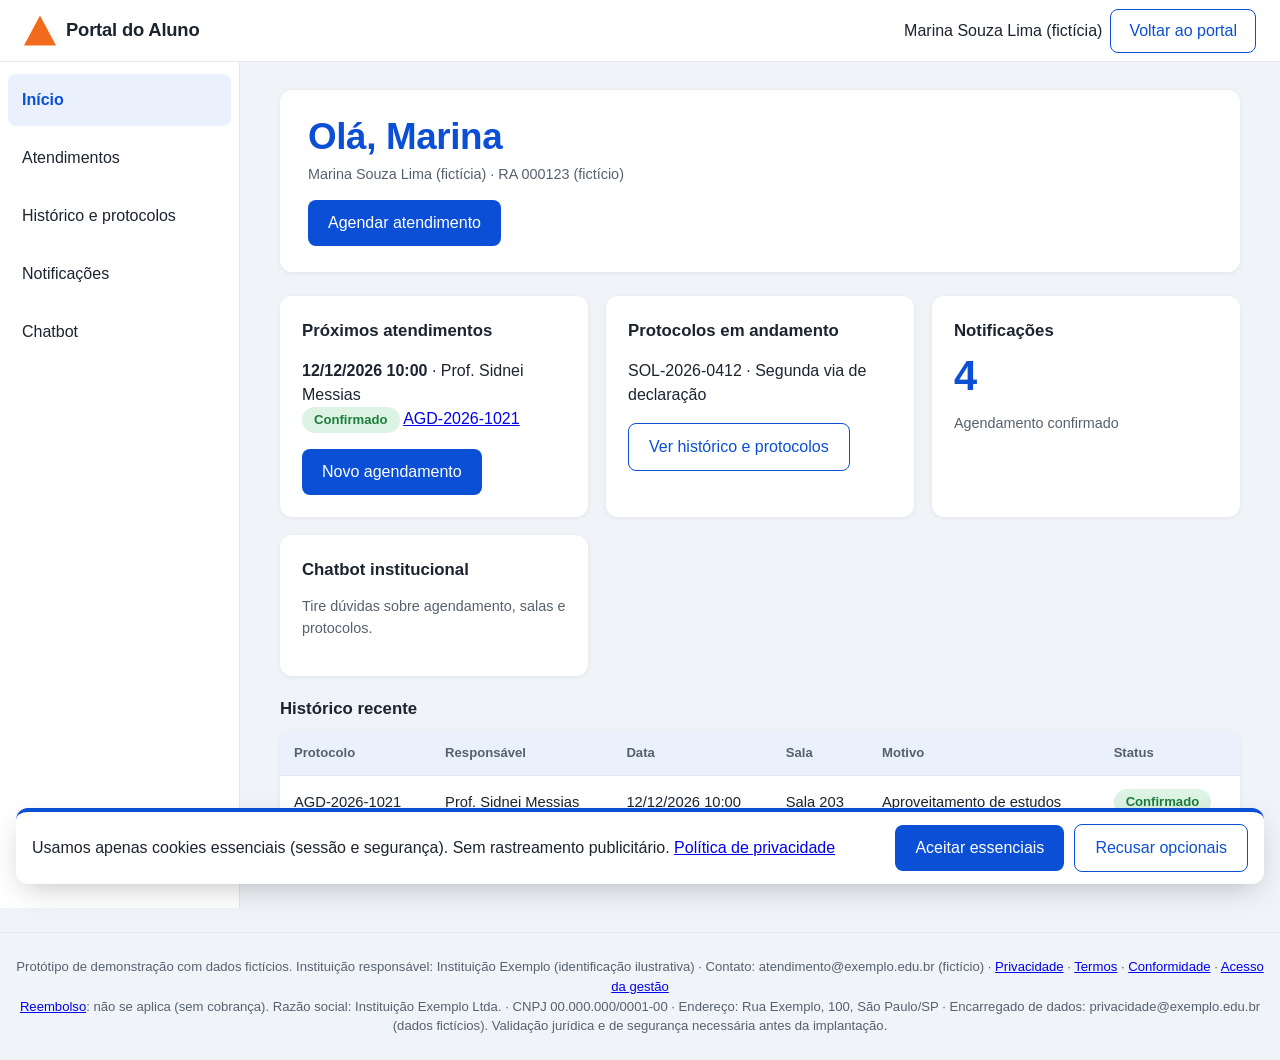
==== agendamento/index.html @ bfd0c4ba "Reorganiza pastas e corrige bugs do agendamento - Move os arquivos para agendamento/ e docs/ como de" ====
<!DOCTYPE html><html lang="pt-BR"><head><meta charset="utf-8"><meta name="viewport" content="width=device-width, initial-scale=1, viewport-fit=cover"><title>Agendamento Acadêmico — protótipo</title>
<link rel="stylesheet" href="style.css"></head><body>
<a class="skip" href="#app">Ir para o conteúdo</a><div id="app"></div><div id="ck" role="dialog" aria-label="Preferências de cookies"><span style="flex:1">Usamos apenas cookies essenciais (sessão e segurança). Sem rastreamento publicitário. <a href="#" onclick="go('priv');return false">Política de privacidade</a></span><button class="btn" onclick="ck(1)">Aceitar essenciais</button><button class="btn s" onclick="ck(0)">Recusar opcionais</button></div>
<script src="script.js"></script></body></html>
---- agendamento/style.css ----
/* agendamento/style.css | Portal de Agendamento. Mobile first (camada final do arquivo). Variáveis em :root; modo escuro automático. */
:root{--o:#F47920;--od:#B84700;--bg:#FFFFFF;--sf:#fff;--tx:#2B2B2B;--mu:#5F5F5F;--ln:#E3DCD5;--ok:#1B7F3B;--okb:#DDF3E4;--er:#B3261E;--erb:#FBE0DE;box-sizing:border-box;padding-top:env(safe-area-inset-top,0px);padding-bottom:env(safe-area-inset-bottom,0px)}
@media(prefers-color-scheme:dark){:root:not([data-theme="light"]){--bg:#241912;--sf:#2F2219;--tx:#F5EDE6;--mu:#C9BDB3;--ln:#4A3A2E;--okb:#173A22;--erb:#4A1E1B;--ok:#7BD598;--er:#FF9C94;--od:#FF9A55}}
html{scroll-padding-top:env(safe-area-inset-top,0px)}*{box-sizing:border-box}
body{margin:0;font:16px/1.5 Figtree,system-ui,sans-serif;background:var(--bg);color:var(--tx)}
button,input,select,textarea{font:inherit;color:inherit}
:focus-visible{outline:3px solid var(--tx);outline-offset:2px}
header.top{background:var(--o);color:#2B2B2B;padding:10px 16px;display:flex;gap:12px;align-items:center;flex-wrap:wrap}
header.top b{font-size:1.15rem;font-weight:800}header.top .sp{flex:1}
nav.tabs{display:flex;gap:4px;flex-wrap:wrap}
nav a,.side a{cursor:pointer;padding:8px 12px;border-radius:8px;color:inherit;text-decoration:none;font-weight:600;border:0;background:none}
nav a[aria-current],.side a[aria-current]{background:#2B2B2B;color:#fff}
.layout{display:flex;min-height:calc(100vh - 56px)}.side{background:var(--sf);border-right:3px solid var(--o);padding:12px;width:220px;display:flex;flex-direction:column;gap:2px;flex:none}
.side a{color:var(--tx)}.side a[aria-current]{background:var(--od);color:#fff}
main{flex:1;padding:20px;max-width:1100px;width:100%;margin:auto;min-width:0}
h1{font-size:1.6rem;margin:0 0 4px}h2{font-size:1.15rem;margin:0 0 8px}
.g{display:grid;gap:14px;grid-template-columns:repeat(auto-fit,minmax(230px,1fr))}
.c{background:var(--sf);border:1px solid var(--ln);border-radius:12px;padding:16px}
.c.cl{cursor:pointer}.c.cl:hover{border-color:var(--o)}
.k{font-size:2rem;font-weight:800;color:var(--od)}.mu{color:var(--mu);font-size:.9rem}
.btn{background:var(--od);color:#fff;border:0;border-radius:8px;padding:10px 16px;font-weight:700;cursor:pointer}
.btn.s{background:var(--sf);color:var(--od);border:2px solid var(--od)}.btn.d{background:var(--er);color:#fff}
.btn:disabled{opacity:.5;cursor:not-allowed}
label{display:block;font-weight:600;margin:10px 0 4px}
input,select,textarea{width:100%;padding:10px;border:1px solid var(--mu);border-radius:8px;background:var(--sf)}
.err{color:var(--er);font-size:.9rem;margin-top:3px}
.tag{display:inline-block;padding:2px 10px;border-radius:99px;font-size:.82rem;font-weight:700;background:var(--ln)}
.tag.Confirmado,.tag.Concluído{background:var(--okb);color:var(--ok)}.tag.Pendente{background:#FFE2C4;color:#7A3500}.tag.Cancelado{background:var(--erb);color:var(--er)}
table{width:100%;border-collapse:collapse}th,td{text-align:left;padding:8px;border-bottom:1px solid var(--ln);font-size:.92rem}.tw{overflow-x:auto}
.cal{display:grid;grid-template-columns:repeat(7,1fr);gap:4px}.cal b{text-align:center;font-size:.8rem}
.d{padding:10px 0;border-radius:8px;border:1px solid var(--ln);background:var(--ln);color:var(--mu);text-align:center;cursor:not-allowed}
.d.av{background:var(--okb);color:var(--ok);border-color:var(--ok);cursor:pointer;font-weight:700}.d.sel{background:var(--o);color:#2B2B2B;border-color:var(--tx)}
.sl{display:flex;flex-wrap:wrap;gap:8px}.sl button{padding:8px 14px;border-radius:8px;border:1px solid var(--ok);background:var(--okb);color:var(--ok);font-weight:700;cursor:pointer}
.sl button:disabled{background:var(--erb);color:var(--er);border-color:var(--er);cursor:not-allowed}.sl button.sel{background:var(--o);color:#2B2B2B;border-color:var(--tx)}
.bar{display:flex;align-items:center;gap:8px;margin:4px 0;font-size:.88rem}.bar i{display:block;height:16px;background:var(--o);border-radius:4px}.bar span:first-child{width:110px;flex:none}
.chat{height:300px;overflow:auto;display:flex;flex-direction:column;gap:8px;padding:8px}.m{padding:8px 12px;border-radius:12px;max-width:80%}.m.u{background:var(--od);color:#fff;align-self:flex-end}.m.b{background:var(--bg);border:1px solid var(--ln)}
.ov{position:fixed;inset:0;background:#0008;display:flex;align-items:center;justify-content:center;padding:16px;z-index:9}.ov .c{max-width:440px;width:100%}
#ck{position:fixed;bottom:0;left:0;right:0;background:var(--sf);border-top:4px solid var(--o);padding:12px 16px;z-index:8;display:flex;gap:10px;flex-wrap:wrap;align-items:center}
#toast{position:fixed;top:12px;right:12px;background:#2B2B2B;color:#fff;padding:10px 16px;border-radius:8px;z-index:20}
footer{padding:16px;text-align:center;font-size:.82rem;color:var(--mu)}
.row{display:flex;gap:10px;flex-wrap:wrap;align-items:center}.row>*{flex:1;min-width:140px}.row .btn{flex:none}
@media(max-width:760px){.layout{flex-direction:column}.side{width:100%;flex-direction:row;flex-wrap:wrap;border-right:0;border-bottom:3px solid var(--o)}}
@media(prefers-reduced-motion:reduce){*{transition:none!important}}
:root{--soft:#FFF3E8;--sh:0 1px 2px rgba(60,30,0,.05),0 10px 24px -12px rgba(60,30,0,.16)}
@media(prefers-color-scheme:dark){:root:not([data-theme="light"]){--soft:#3A2819}.btn:not(.s),.side a[aria-current],nav a[aria-current],.m.u{color:#2B2B2B!important}}
body{letter-spacing:-.003em;-webkit-font-smoothing:antialiased}
header.top{background:var(--sf);color:var(--tx);border-top:5px solid var(--o);border-bottom:1px solid var(--ln);padding:12px 28px}
header.top b{font-size:1.2rem;letter-spacing:-.01em;display:flex;align-items:center;gap:10px}
header.top b::before{content:"";width:26px;height:24px;background:var(--o);clip-path:polygon(50% 0,100% 100%,0 100%)}
header.top .btn.s{background:var(--sf)!important}
nav.tabs{padding:10px 28px!important;border-bottom:1px solid var(--ln)!important;gap:6px}
nav a,.side a{border-radius:10px;padding:10px 16px;transition:background .15s}
nav a:hover,.side a:hover{background:var(--soft)}
nav a[aria-current],.side a[aria-current]{background:var(--od);color:#fff}
.side{width:250px;padding:20px 14px;border-right:1px solid var(--ln);gap:4px}
.side a[aria-current]{box-shadow:inset 4px 0 0 var(--o)}
main{padding:36px 32px;max-width:1120px}
h1{font-size:2.1rem;font-weight:800;letter-spacing:-.03em;line-height:1.15;margin:0 0 6px}
h2{font-size:1.05rem;font-weight:700;margin:0 0 10px}
.mu{line-height:1.5}
.hero{background:var(--soft);border-left:6px solid var(--o);border-radius:18px;padding:28px 30px;margin-bottom:24px}
.hero p{margin:0}
.g{gap:18px}
.c{border-radius:18px;padding:22px;box-shadow:var(--sh);border-color:var(--ln)}
.c.cl{transition:transform .15s,border-color .15s}.c.cl:hover{transform:translateY(-2px);border-color:var(--o)}
.c.cl h2{color:var(--od)}
.k{font-size:2.6rem;letter-spacing:-.03em;line-height:1.1}
.btn{border-radius:10px;padding:11px 20px;transition:filter .15s,background .15s}.btn:hover:not(:disabled){filter:brightness(.9)}
.btn.s:hover:not(:disabled){background:var(--soft);filter:none}
input,select,textarea{border-radius:10px;padding:11px 12px}input:focus,select:focus,textarea:focus{border-color:var(--o)}
label{margin:14px 0 5px;font-size:.92rem}
.tw{border:1px solid var(--ln);border-radius:16px;background:var(--sf);box-shadow:var(--sh)}
th{background:var(--soft);font-size:.82rem;font-weight:700;color:var(--mu);padding:12px 14px}td{padding:13px 14px}tr:last-child td{border-bottom:0}tbody tr:hover td,tr:hover>td{background:var(--soft)}
.tag{padding:3px 12px;font-weight:700}
.d{padding:14px 0;border-radius:12px;font-weight:600}.cal{gap:6px}
.sl button{padding:10px 18px;border-radius:12px}
.chat{height:340px;padding:12px}.m{border-radius:16px;padding:10px 14px}
#ck{left:16px;right:16px;bottom:16px;border:1px solid var(--ln);border-top:4px solid var(--o);border-radius:16px;box-shadow:0 10px 30px -8px rgba(0,0,0,.25)}
footer{background:var(--soft);border-top:1px solid var(--ln);padding:24px 16px;margin-top:24px}
main[style*="420px"]{margin-top:7vh}main[style*="420px"] .c{padding:30px}
@media(max-width:760px){main{padding:22px 16px}h1{font-size:1.7rem}.side{padding:10px}header.top{padding:10px 16px}}
@media(max-width:1024px){.side{width:200px}main{padding:28px 22px}}
@media(max-width:760px){
header.top{gap:8px}header.top .sp{display:none}header.top b{font-size:1.05rem}header.top>span:not(.sp){font-size:.8rem;flex:1;min-width:0;overflow:hidden;text-overflow:ellipsis;white-space:nowrap}
nav.tabs{flex-wrap:nowrap!important;overflow-x:auto;padding:8px 12px!important;-webkit-overflow-scrolling:touch}nav.tabs a{white-space:nowrap;flex:none}
.side{flex-wrap:nowrap;overflow-x:auto;gap:6px;padding:8px 12px}.side a{white-space:nowrap;flex:none}.side hr{display:none}
.layout{min-height:0}.g{grid-template-columns:1fr;gap:12px}
.hero{padding:20px}.c{padding:16px}.k{font-size:2.1rem}
table{min-width:640px}th,td{padding:10px}
.row>*{min-width:100%}.row .btn{flex:1;min-width:0}
.bar span:first-child{width:92px}.bar i{max-width:45%}
.cal{gap:3px}.d{padding:11px 0}
.sl button{flex:1 1 40%}
.chat{height:280px}.m{max-width:90%}
#ck{left:8px;right:8px;bottom:8px}#ck .btn{flex:1}
main[style*="420px"]{margin-top:3vh}main[style*="420px"] .c{padding:20px}
.ov .c{max-height:90vh;overflow:auto}
footer{font-size:.78rem}}
@media(max-width:380px){h1{font-size:1.45rem}main{padding:16px 12px}}
:root{--o:#0a4fd6;--od:#0a4fd6;--bg:#f0f4f8;--sf:#fff;--tx:#1c2430;--mu:#6b7684;--ln:#e3e8ee;--soft:#eaf1fd;--sh:0 1px 4px rgba(20,40,80,.08)}
@media(prefers-color-scheme:dark){:root:not([data-theme="light"]){--o:#6a9bff;--od:#6a9bff;--bg:#0f141b;--sf:#1a212b;--tx:#e8edf3;--mu:#9aa6b4;--ln:#2a3340;--soft:#232d3a;--okb:#143627;--erb:#4A1E1B}.d.sel,.sl button.sel{color:#0f141b!important}}
body{font-family:Roboto,"Segoe UI",Arial,sans-serif;background:var(--bg);letter-spacing:0}
header.top{border-top:0;height:62px;padding:0 24px;gap:16px;background:var(--sf)}
header.top b{font-weight:800;font-size:1.15rem;line-height:1}
header.top b::before{background:#f26a1b;width:32px;height:30px}
header.top .btn.s{padding:9px 18px}
.layout{min-height:calc(100vh - 62px)}
.side{width:240px;background:var(--sf);border-right:1px solid var(--ln);padding:12px 8px;gap:2px}
.side a{display:flex;align-items:center;min-height:52px;padding:0 14px;border-radius:8px;font-size:1rem;font-weight:400}
.side a:hover{background:var(--soft)}
.side a[aria-current]{background:var(--soft);color:var(--od);font-weight:600;box-shadow:none}
main{max-width:1180px;padding:28px 40px}
h1{color:var(--o);font-weight:600;font-size:2.3rem;letter-spacing:-.01em}
.hero{background:var(--sf);border-left:0;border-radius:12px;box-shadow:var(--sh);padding:26px 28px}
.c{border:0;border-radius:12px;box-shadow:var(--sh)}
.c.cl:hover{border:0;transform:none;box-shadow:0 2px 12px rgba(20,40,80,.18)}
.c.cl h2{color:var(--tx)}
.k{color:var(--o);font-weight:600}
.btn{border-radius:8px;font-weight:500}
.btn.s{border-width:1px}
.tw{border:0;border-radius:12px}
th{background:var(--soft);color:var(--mu)}
.d.sel,.sl button.sel{color:#fff}
#ck{border:0;border-top:4px solid var(--o);border-radius:12px}
footer{background:transparent;border-top:1px solid var(--ln)}
@media(max-width:1024px){.side{width:200px}main{padding:24px 20px}}
@media(max-width:760px){header.top{padding:8px 14px;height:auto;min-height:56px}.side a{min-height:44px}main{padding:20px 14px}h1{font-size:1.7rem}}
.skip{position:absolute;left:8px;top:-60px;background:var(--od);color:#fff;padding:10px 14px;border-radius:8px;z-index:30}.skip:focus{top:8px}
:root{--mu:#566170}
@media(prefers-color-scheme:dark){:root:not([data-theme="light"]){--mu:#aab5c3}.skip{color:#0f141b}}
html{-webkit-text-size-adjust:100%}
header.top{height:auto;min-height:56px;padding:8px 14px;gap:8px}
.layout{display:flex;flex-direction:column;min-height:0}
.side{width:100%;flex-direction:row;overflow-x:auto;gap:6px;padding:8px 12px;border-right:0;border-bottom:1px solid var(--ln)}
.side a{white-space:nowrap;flex:none;min-height:44px}
main{padding:20px 14px;width:100%}
h1{font-size:1.65rem}
.g{grid-template-columns:1fr}
.btn,input,select,textarea,.sl button{min-height:44px}
input,select,textarea{font-size:16px}
.row>*{min-width:100%}.row .btn{flex:1;min-width:0}
.tw{overflow-x:auto}table{min-width:620px}
#ck{left:8px;right:8px;bottom:8px;flex-direction:column;align-items:stretch}#ck .btn{width:100%}
@media(min-width:640px){.g{grid-template-columns:repeat(2,1fr)}#ck{flex-direction:row;align-items:center;left:16px;right:16px;bottom:16px}#ck .btn{width:auto}.row>*{min-width:140px}.row .btn{flex:none}}
@media(min-width:900px){.layout{flex-direction:row;min-height:calc(100vh - 62px)}.side{width:240px;flex-direction:column;overflow:visible;border-right:1px solid var(--ln);border-bottom:0;padding:12px 8px}.side a{white-space:normal;min-height:52px}main{padding:28px 40px}h1{font-size:2.3rem}.g{grid-template-columns:repeat(auto-fit,minmax(230px,1fr))}header.top{height:62px;padding:0 24px}}
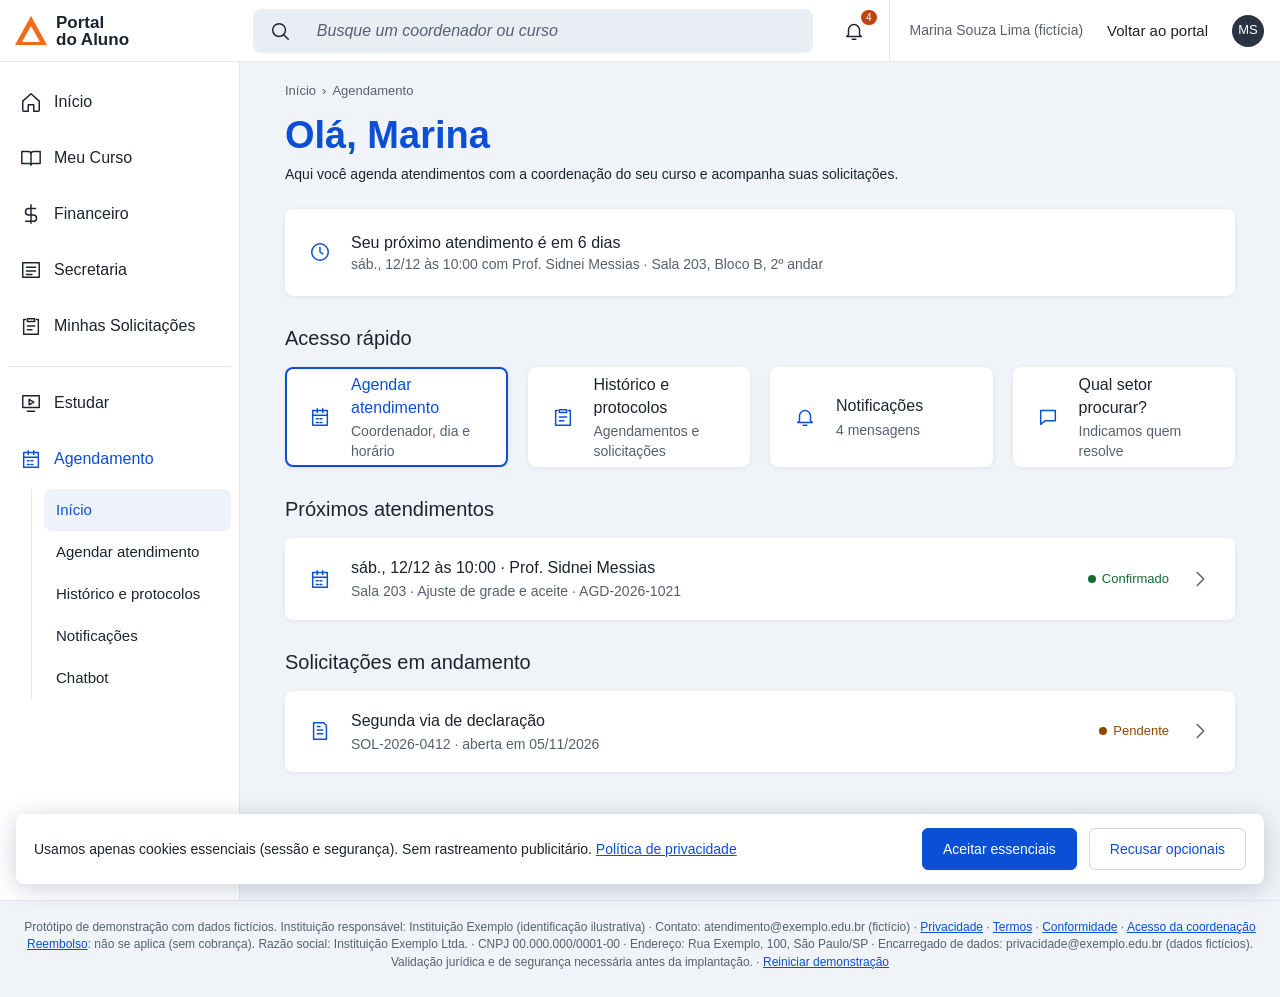
==== commit 92d09e76: "E-mails reais pelo Gmail (Google Apps Script, gratuito) - integracoes/gmail/Code.gs: recebe os agend" ====
--- a/agendamento/index.html
+++ b/agendamento/index.html
@@ -1,4 +1,4 @@
 <!DOCTYPE html><html lang="pt-BR"><head><meta charset="utf-8"><meta name="viewport" content="width=device-width, initial-scale=1, viewport-fit=cover"><title>Agendamento Acadêmico — protótipo</title>
 <link rel="stylesheet" href="style.css"></head><body>
 <a class="skip" href="#app">Ir para o conteúdo</a><div id="app"></div><div id="ck" role="dialog" aria-label="Preferências de cookies"><span style="flex:1">Usamos apenas cookies essenciais (sessão e segurança). Sem rastreamento publicitário. <a href="#" onclick="go('priv');return false">Política de privacidade</a></span><button class="btn" onclick="ck(1)">Aceitar essenciais</button><button class="btn s" onclick="ck(0)">Recusar opcionais</button></div>
-<script src="script.js"></script></body></html>
+<script src="config.js"></script><script src="script.js"></script></body></html>
--- a/agendamento/style.css
+++ b/agendamento/style.css
@@ -1,145 +1,256 @@
-/* agendamento/style.css | Portal de Agendamento. Mobile first (camada final do arquivo). Variáveis em :root; modo escuro automático. */
-:root{--o:#F47920;--od:#B84700;--bg:#FFFFFF;--sf:#fff;--tx:#2B2B2B;--mu:#5F5F5F;--ln:#E3DCD5;--ok:#1B7F3B;--okb:#DDF3E4;--er:#B3261E;--erb:#FBE0DE;box-sizing:border-box;padding-top:env(safe-area-inset-top,0px);padding-bottom:env(safe-area-inset-bottom,0px)}
-@media(prefers-color-scheme:dark){:root:not([data-theme="light"]){--bg:#241912;--sf:#2F2219;--tx:#F5EDE6;--mu:#C9BDB3;--ln:#4A3A2E;--okb:#173A22;--erb:#4A1E1B;--ok:#7BD598;--er:#FF9C94;--od:#FF9A55}}
-html{scroll-padding-top:env(safe-area-inset-top,0px)}*{box-sizing:border-box}
-body{margin:0;font:16px/1.5 Figtree,system-ui,sans-serif;background:var(--bg);color:var(--tx)}
+/* agendamento/style.css | Módulo de Agendamento dentro do Portal do Aluno.
+   Usa as mesmas medidas, cores e componentes do portal (../style.css):
+   barra superior de 62px, menu lateral de 240px, cartões brancos com
+   sombra leve, títulos sem exagero. Modo escuro automático.
+   Organização: 1) cores  2) base  3) barra superior  4) menu lateral
+   5) conteúdo  6) formulários e botões  7) tabelas e status
+   8) calendário  9) chatbot  10) gestão  11) avisos  12) celular */
+
+/* 1) Cores (mesmos valores do portal) */
+:root{
+  color-scheme:light;
+  --bg:#f0f4f8; --sf:#fff; --tx:#1c2430; --mu:#566170; --ln:#e3e8ee; --ln2:#cfd8e3;
+  --o:#0a4fd6; --od:#0a4fd6; --fill:#0a4fd6; --hover:#eef3fb; --soft:#f6f8fb; --search:#e9eef5;
+  --ok:#166B34; --okb:#e3f3e8; --er:#b3261e; --erb:#fbe4e2; --warn:#8a4b00; --warnb:#fdf0e1;
+  --sh:0 1px 4px rgba(20,40,80,.08); --sh2:0 2px 10px rgba(20,40,80,.16);
+}
+@media(prefers-color-scheme:dark){:root:not([data-theme="light"]){
+  color-scheme:dark;
+  --bg:#0f141b; --sf:#1a212b; --tx:#e8edf3; --mu:#aab5c3; --ln:#2a3340; --ln2:#3a4554;
+  --o:#6a9bff; --od:#6a9bff; --fill:#2f6df0; --hover:#232d3a; --soft:#202834; --search:#232d3a;
+  --ok:#7bd598; --okb:#173a22; --er:#ff9c94; --erb:#4a1e1b; --warn:#ffc27a; --warnb:#3d2a12;
+  --sh:0 1px 4px rgba(0,0,0,.4); --sh2:0 2px 12px rgba(0,0,0,.55);
+}}
+
+/* 2) Base */
+*{box-sizing:border-box}
+html{-webkit-text-size-adjust:100%;scroll-padding-top:70px}
+body{margin:0;background:var(--bg);color:var(--tx);font:15px/1.45 "Roboto","Segoe UI",Arial,sans-serif}
 button,input,select,textarea{font:inherit;color:inherit}
-:focus-visible{outline:3px solid var(--tx);outline-offset:2px}
-header.top{background:var(--o);color:#2B2B2B;padding:10px 16px;display:flex;gap:12px;align-items:center;flex-wrap:wrap}
-header.top b{font-size:1.15rem;font-weight:800}header.top .sp{flex:1}
-nav.tabs{display:flex;gap:4px;flex-wrap:wrap}
-nav a,.side a{cursor:pointer;padding:8px 12px;border-radius:8px;color:inherit;text-decoration:none;font-weight:600;border:0;background:none}
-nav a[aria-current],.side a[aria-current]{background:#2B2B2B;color:#fff}
-.layout{display:flex;min-height:calc(100vh - 56px)}.side{background:var(--sf);border-right:3px solid var(--o);padding:12px;width:220px;display:flex;flex-direction:column;gap:2px;flex:none}
-.side a{color:var(--tx)}.side a[aria-current]{background:var(--od);color:#fff}
-main{flex:1;padding:20px;max-width:1100px;width:100%;margin:auto;min-width:0}
-h1{font-size:1.6rem;margin:0 0 4px}h2{font-size:1.15rem;margin:0 0 8px}
-.g{display:grid;gap:14px;grid-template-columns:repeat(auto-fit,minmax(230px,1fr))}
-.c{background:var(--sf);border:1px solid var(--ln);border-radius:12px;padding:16px}
-.c.cl{cursor:pointer}.c.cl:hover{border-color:var(--o)}
-.k{font-size:2rem;font-weight:800;color:var(--od)}.mu{color:var(--mu);font-size:.9rem}
-.btn{background:var(--od);color:#fff;border:0;border-radius:8px;padding:10px 16px;font-weight:700;cursor:pointer}
-.btn.s{background:var(--sf);color:var(--od);border:2px solid var(--od)}.btn.d{background:var(--er);color:#fff}
-.btn:disabled{opacity:.5;cursor:not-allowed}
-label{display:block;font-weight:600;margin:10px 0 4px}
-input,select,textarea{width:100%;padding:10px;border:1px solid var(--mu);border-radius:8px;background:var(--sf)}
-.err{color:var(--er);font-size:.9rem;margin-top:3px}
-.tag{display:inline-block;padding:2px 10px;border-radius:99px;font-size:.82rem;font-weight:700;background:var(--ln)}
-.tag.Confirmado,.tag.Concluído{background:var(--okb);color:var(--ok)}.tag.Pendente{background:#FFE2C4;color:#7A3500}.tag.Cancelado{background:var(--erb);color:var(--er)}
-table{width:100%;border-collapse:collapse}th,td{text-align:left;padding:8px;border-bottom:1px solid var(--ln);font-size:.92rem}.tw{overflow-x:auto}
-.cal{display:grid;grid-template-columns:repeat(7,1fr);gap:4px}.cal b{text-align:center;font-size:.8rem}
-.d{padding:10px 0;border-radius:8px;border:1px solid var(--ln);background:var(--ln);color:var(--mu);text-align:center;cursor:not-allowed}
-.d.av{background:var(--okb);color:var(--ok);border-color:var(--ok);cursor:pointer;font-weight:700}.d.sel{background:var(--o);color:#2B2B2B;border-color:var(--tx)}
-.sl{display:flex;flex-wrap:wrap;gap:8px}.sl button{padding:8px 14px;border-radius:8px;border:1px solid var(--ok);background:var(--okb);color:var(--ok);font-weight:700;cursor:pointer}
-.sl button:disabled{background:var(--erb);color:var(--er);border-color:var(--er);cursor:not-allowed}.sl button.sel{background:var(--o);color:#2B2B2B;border-color:var(--tx)}
-.bar{display:flex;align-items:center;gap:8px;margin:4px 0;font-size:.88rem}.bar i{display:block;height:16px;background:var(--o);border-radius:4px}.bar span:first-child{width:110px;flex:none}
-.chat{height:300px;overflow:auto;display:flex;flex-direction:column;gap:8px;padding:8px}.m{padding:8px 12px;border-radius:12px;max-width:80%}.m.u{background:var(--od);color:#fff;align-self:flex-end}.m.b{background:var(--bg);border:1px solid var(--ln)}
-.ov{position:fixed;inset:0;background:#0008;display:flex;align-items:center;justify-content:center;padding:16px;z-index:9}.ov .c{max-width:440px;width:100%}
-#ck{position:fixed;bottom:0;left:0;right:0;background:var(--sf);border-top:4px solid var(--o);padding:12px 16px;z-index:8;display:flex;gap:10px;flex-wrap:wrap;align-items:center}
-#toast{position:fixed;top:12px;right:12px;background:#2B2B2B;color:#fff;padding:10px 16px;border-radius:8px;z-index:20}
-footer{padding:16px;text-align:center;font-size:.82rem;color:var(--mu)}
-.row{display:flex;gap:10px;flex-wrap:wrap;align-items:center}.row>*{flex:1;min-width:140px}.row .btn{flex:none}
-@media(max-width:760px){.layout{flex-direction:column}.side{width:100%;flex-direction:row;flex-wrap:wrap;border-right:0;border-bottom:3px solid var(--o)}}
+a{color:var(--o)}
+:focus-visible{outline:2px solid var(--o);outline-offset:2px}
+svg.i{width:22px;height:22px;fill:none;stroke:currentColor;stroke-width:1.6;stroke-linecap:round;stroke-linejoin:round;flex:none}
+.skip{position:absolute;left:8px;top:-60px;background:var(--fill);color:#fff;padding:10px 14px;border-radius:6px;z-index:30}
+.skip:focus{top:8px}
+
+/* 3) Barra superior (igual à do portal) */
+header.top{position:sticky;top:0;z-index:5;height:62px;background:var(--sf);border-bottom:1px solid var(--ln);display:flex;align-items:center;padding:0 16px 0 8px}
+.logo{display:flex;align-items:center;gap:6px;width:232px;flex:none;font-weight:800;line-height:1;font-size:17px;color:var(--tx);text-decoration:none;padding-left:4px}
+.logo small{display:block;font-size:17px}
+.search{flex:1;max-width:560px;margin:0 auto;display:flex;align-items:center;gap:14px;background:var(--search);border-radius:8px;padding:0 16px;height:44px}
+.search input{flex:1;border:0;background:none;font-style:italic;font-size:16px;color:var(--tx);outline:0;min-width:0}
+.search input::placeholder{color:var(--mu)}
+.tools{display:flex;align-items:center;gap:20px;margin-left:auto}
+.ib{background:none;border:0;padding:4px;position:relative;display:flex;align-items:center;color:var(--tx);text-decoration:none;cursor:pointer}
+.badge{position:absolute;top:-6px;right:-8px;background:#c2410c;color:#fff;font-size:10px;border-radius:10px;padding:0 5px;line-height:15px}
+.sep{width:1px;height:62px;background:var(--ln)}
+.who{font-size:14px;color:var(--mu);max-width:220px;overflow:hidden;text-overflow:ellipsis;white-space:nowrap}
+.avatar{width:32px;height:32px;border-radius:50%;background:#2b3442;color:#fff;display:grid;place-items:center;font-size:13px;font-weight:500;flex:none}
+
+/* 4) Menu lateral (igual ao do portal, com o submenu do Agendamento aberto) */
+.layout{display:flex;min-height:calc(100vh - 62px)}
+.side{width:240px;flex:none;background:var(--sf);border-right:1px solid var(--ln);padding:12px 8px}
+.side nav{display:flex;flex-direction:column}
+.nav{display:flex;align-items:center;gap:12px;min-height:56px;padding:0 12px;border-radius:8px;color:var(--tx);text-decoration:none;font-size:16px;cursor:pointer}
+.nav:hover{background:var(--hover)}
+.nav.open{color:var(--o);font-weight:500}
+.nav[aria-current]{background:var(--hover);color:var(--o);font-weight:500}
+.divider{height:1px;background:var(--ln);margin:12px 0 8px}
+.subnav{display:flex;flex-direction:column;margin:2px 0 6px 23px;padding-left:12px;border-left:1px solid var(--ln)}
+.subnav .nav{min-height:42px;font-size:15px;padding:0 12px}
+.side-t{font-size:12px;letter-spacing:.06em;text-transform:uppercase;color:var(--mu);padding:12px 12px 6px}
+.mtabs{display:none}
+
+/* 5) Conteúdo */
+main{flex:1;min-width:0;padding:20px 45px 40px;max-width:1240px}
+.crumbs{font-size:13px;color:var(--mu);margin:0 0 10px}
+.crumbs a{color:var(--mu);text-decoration:none}.crumbs a:hover{color:var(--o);text-decoration:underline}
+.crumbs .s{margin:0 6px}
+h1{font-size:24px;font-weight:500;line-height:1.25;margin:0 0 6px}
+h2{font-size:16px;font-weight:500;margin:0 0 12px}
+h2.sec{font-size:20px;font-weight:400;margin:28px 0 14px}
+main>h1+.mu{margin-top:0}
+p{margin:0 0 10px}
+.mu{color:var(--mu);font-size:14px}
+.hero{padding:2px 0 6px}
+.hero h1{font-size:38px;font-weight:600;color:var(--o);line-height:1.2;margin:0}
+.hero p{margin:6px 0 0;font-size:14px}
+.g{display:grid;gap:20px;grid-template-columns:repeat(auto-fill,minmax(260px,1fr))}
+.c{background:var(--sf);border-radius:8px;box-shadow:var(--sh);padding:20px 24px}
+.c.cl{cursor:pointer}.c.cl:hover{box-shadow:var(--sh2)}
+.c>h2:first-child{margin-top:0}
+.c p:last-child{margin-bottom:0}
+/* cartões do portal: acesso rápido e listas com ícone e seta */
+.card{background:var(--sf);border-radius:8px;box-shadow:var(--sh);color:var(--tx);text-decoration:none}
+a.card,button.card{cursor:pointer;border:0;text-align:left;width:100%}
+a.card:hover,button.card:hover{box-shadow:var(--sh2)}
+.quick{display:grid;grid-template-columns:repeat(4,1fr);gap:20px}
+.qk{display:flex;align-items:center;gap:20px;padding:0 24px;min-height:100px}
+.qk .t{font-size:16px}.qk .s{font-size:14px;color:var(--mu);margin-top:2px}
+.qk.hl{box-shadow:inset 0 0 0 2px var(--o),var(--sh)}.qk.hl .t{color:var(--o);font-weight:500}
+.ico{color:var(--o);display:flex}
+.list{display:flex;flex-direction:column;gap:12px}
+.task{display:grid;grid-template-columns:auto 1fr auto auto;grid-template-areas:"ico body st chev";align-items:center;column-gap:20px;padding:18px 24px}
+.task>.ico,.task>.av{grid-area:ico}.task>.body{grid-area:body}.task>.tag{grid-area:st}.task>.chev{grid-area:chev}
+.task .body{flex:1;min-width:0}
+.task .t{font-size:16px}.task .s{font-size:14px;color:var(--mu);margin-top:2px}
+.chev{color:var(--mu);width:20px;height:20px}
+.empty{padding:22px 24px;color:var(--mu)}
+.av{width:44px;height:44px;border-radius:50%;background:var(--hover);color:var(--o);display:grid;place-items:center;font-weight:500;font-size:15px;flex:none}
+.av.lg{width:64px;height:64px;font-size:20px}
+.alert{display:flex;align-items:center;gap:20px;padding:22px 24px;margin:18px 0 0}
+.alert .t{font-size:16px}.alert .s{font-size:14px;color:var(--mu)}
+.info{background:var(--hover);border-radius:8px;padding:14px 18px;font-size:14px;margin:0 0 16px}
+
+/* 6) Formulários e botões */
+label{display:block;font-size:14px;font-weight:500;margin:14px 0 6px}
+input,select,textarea{width:100%;min-height:44px;padding:10px 12px;border:1px solid var(--ln2);border-radius:6px;background:var(--sf);font-size:16px}
+textarea{min-height:0;resize:vertical}
+input:focus,select:focus,textarea:focus{outline:0;border-color:var(--o);box-shadow:0 0 0 3px rgba(10,79,214,.18)}
+input[type=checkbox]{width:18px;min-height:0;height:18px;vertical-align:-3px;margin:0 6px 0 0;accent-color:var(--o)}
+.err{color:var(--er);font-size:13px;margin-top:4px}
+.err:empty{display:none}
+.btn{display:inline-flex;align-items:center;justify-content:center;gap:8px;min-height:42px;padding:0 20px;border-radius:6px;border:1px solid var(--fill);background:var(--fill);color:#fff;font-weight:500;cursor:pointer;text-decoration:none;white-space:nowrap}
+.btn:hover:not(:disabled){filter:brightness(.93)}
+.btn.s{background:var(--sf);color:var(--o);border-color:var(--ln2)}
+.btn.s:hover:not(:disabled){background:var(--hover);filter:none}
+.btn.d{background:var(--er);border-color:var(--er);color:#fff}
+.btn:disabled{opacity:.45;cursor:not-allowed}
+.row{display:flex;gap:12px;flex-wrap:wrap;align-items:flex-end}
+.row>*{flex:1;min-width:160px}
+.row>.btn{flex:none;min-width:0}
+.row label{margin-top:0}
+.acts{display:flex;gap:10px;flex-wrap:wrap;margin-top:18px}
+
+/* 7) Tabelas e status */
+.tw{background:var(--sf);border-radius:8px;box-shadow:var(--sh);overflow-x:auto}
+table{width:100%;border-collapse:collapse;font-size:14px}
+caption{padding:12px 16px 0;font-size:13px}
+th{text-align:left;font-weight:500;color:var(--mu);font-size:13px;padding:12px 16px;border-bottom:1px solid var(--ln);white-space:nowrap}
+td{padding:12px 16px;border-bottom:1px solid var(--ln);vertical-align:middle}
+tr:last-child td{border-bottom:0}
+tr:hover td{background:var(--soft)}
+.tag{display:inline-flex;align-items:center;gap:6px;font-size:13px;font-weight:500;color:var(--mu);white-space:nowrap}
+.tag::before{content:"";width:8px;height:8px;border-radius:50%;background:currentColor;flex:none}
+.tag.Confirmado,.tag.Concluído{color:var(--ok)}
+.tag.Pendente{color:var(--warn)}
+.tag.Cancelado{color:var(--er)}
+
+/* 8) Calendário e horários */
+.cal{display:grid;grid-template-columns:repeat(7,1fr);gap:6px}
+.cal b{text-align:center;font-size:12px;font-weight:500;color:var(--mu);padding-bottom:4px}
+.d{width:100%;min-height:44px;border-radius:6px;border:1px solid transparent;background:var(--soft);color:var(--mu);opacity:.75;cursor:not-allowed;font-size:14px}
+.d.av{background:var(--sf);border-color:var(--ln2);color:var(--tx);opacity:1;font-weight:500;cursor:pointer}
+.d.av:hover{border-color:var(--o);color:var(--o)}
+.d.sel,.d.sel:hover{background:var(--fill);border-color:var(--fill);color:#fff}
+.sl{display:flex;flex-wrap:wrap;gap:8px;margin:4px 0 16px}
+.sl button{min-height:42px;min-width:84px;padding:0 16px;border-radius:6px;border:1px solid var(--ln2);background:var(--sf);font-weight:500;cursor:pointer}
+.sl button:hover:not(:disabled){border-color:var(--o);color:var(--o)}
+.sl button:disabled{background:var(--soft);color:var(--mu);text-decoration:line-through;cursor:not-allowed;border-color:transparent}
+.sl button.sel,.sl button.sel:hover{background:var(--fill);border-color:var(--fill);color:#fff}
+.leg{display:flex;flex-wrap:wrap;gap:16px;font-size:13px;color:var(--mu);margin:14px 0}
+.leg span{display:inline-flex;align-items:center;gap:6px}
+.leg i{width:14px;height:14px;border-radius:3px;border:1px solid var(--ln2);background:var(--sf)}
+.leg i.n{background:var(--soft);border-color:transparent}
+.leg i.s{background:var(--fill);border-color:var(--fill)}
+.mes{display:flex;gap:8px;margin:14px 0 0}
+.mes .btn[aria-pressed="true"]{background:var(--hover);border-color:var(--o)}
+
+/* 9) Chatbot */
+.setores{display:grid;grid-template-columns:repeat(3,1fr);gap:20px;margin:0 0 16px}
+.chat{height:340px;overflow:auto;display:flex;flex-direction:column;gap:10px;padding:4px 2px 12px}
+.m{padding:10px 14px;border-radius:8px;max-width:80%;font-size:14px}
+.m.b{background:var(--bg);align-self:flex-start}
+.m.u{background:var(--fill);color:#fff;align-self:flex-end}
+.qs{display:flex;flex-wrap:wrap;gap:8px;margin:8px 0 12px}
+.qs .btn{min-height:36px;padding:0 14px;font-size:14px;white-space:normal;text-align:left}
+.ask{display:flex;gap:8px}.ask input{flex:1}
+
+/* 10) Gestão */
+.kpis{grid-template-columns:repeat(auto-fit,minmax(170px,1fr))}
+.g2{grid-template-columns:repeat(auto-fit,minmax(300px,1fr))}
+.k{font-size:28px;font-weight:500;color:var(--o);line-height:1.1;margin-bottom:4px}
+.bar{display:flex;align-items:center;gap:10px;margin:8px 0;font-size:14px}
+.bar span:first-child{width:120px;flex:none}
+.bar i{display:block;height:8px;background:var(--o);border-radius:2px}
+.bar span:last-child{color:var(--mu);font-size:13px}
+hr{border:0;border-top:1px solid var(--ln);margin:16px 0}
+
+/* 11) Avisos, janelas e rodapé */
+.ov{position:fixed;inset:0;background:rgba(15,20,27,.55);display:flex;align-items:center;justify-content:center;padding:16px;z-index:9}
+.ov .c{max-width:460px;width:100%;max-height:90vh;overflow:auto;box-shadow:0 10px 40px rgba(0,0,0,.3)}
+#ck{position:fixed;left:16px;right:16px;bottom:16px;z-index:8;background:var(--sf);border-radius:8px;box-shadow:0 4px 24px rgba(20,40,80,.22);padding:14px 18px;display:flex;gap:12px;align-items:center;flex-wrap:wrap;font-size:14px}
+#toast{position:fixed;top:74px;right:16px;background:#1c2430;color:#fff;padding:12px 18px;border-radius:6px;z-index:20;font-size:14px;box-shadow:var(--sh2)}
+footer{padding:18px 24px 26px;text-align:center;font-size:12px;color:var(--mu);border-top:1px solid var(--ln)}
+footer a{color:var(--o)}
+
+/* 12) Telas menores */
+@media(max-width:1100px){.quick{grid-template-columns:repeat(2,1fr)}.logo{width:auto;margin-right:16px}.setores{grid-template-columns:1fr}}
+@media(max-width:900px){main{padding:20px 24px 36px}.search{display:none}}
+@media(max-width:760px){
+  header.top{padding:0 12px 0 8px}
+  .tools{gap:12px}.sep,.who{display:none}
+  .layout{display:block;min-height:0}
+  .side{display:none}
+  .mtabs{display:flex;position:sticky;top:62px;z-index:4;background:var(--sf);border-bottom:1px solid var(--ln);overflow-x:auto;-webkit-overflow-scrolling:touch;padding:0 8px}
+  .mtabs a{flex:none;padding:14px 12px 12px;color:var(--mu);text-decoration:none;font-size:14px;font-weight:500;border-bottom:3px solid transparent;white-space:nowrap}
+  .mtabs a[aria-current]{color:var(--o);border-bottom-color:var(--o)}
+  main{padding:16px 16px 32px}
+  .hero h1{font-size:30px}
+  .quick{grid-template-columns:1fr;gap:12px}
+  .qk{min-height:84px}
+  .g{grid-template-columns:1fr;gap:12px}
+  .c{padding:18px}
+  .task{padding:16px 18px;column-gap:14px;row-gap:6px;grid-template-columns:auto 1fr auto;grid-template-areas:"ico body chev" "ico st chev"}
+  .task>.tag{justify-self:start}
+  .task .t{font-size:15px}
+  .kpis{grid-template-columns:repeat(2,1fr)}
+  .row>*{min-width:100%}.row>.btn{flex:1}
+  .acts .btn{flex:1}
+  table{min-width:600px}
+  .cal{gap:4px}.d{min-height:40px}
+  .sl button{flex:1 1 28%}
+  .m{max-width:90%}
+  .chat{height:300px}
+  .bar span:first-child{width:96px}
+  #ck{left:8px;right:8px;bottom:8px}#ck .btn{flex:1}
+  #toast{left:16px;right:16px;top:auto;bottom:16px}
+}
 @media(prefers-reduced-motion:reduce){*{transition:none!important}}
-:root{--soft:#FFF3E8;--sh:0 1px 2px rgba(60,30,0,.05),0 10px 24px -12px rgba(60,30,0,.16)}
-@media(prefers-color-scheme:dark){:root:not([data-theme="light"]){--soft:#3A2819}.btn:not(.s),.side a[aria-current],nav a[aria-current],.m.u{color:#2B2B2B!important}}
-body{letter-spacing:-.003em;-webkit-font-smoothing:antialiased}
-header.top{background:var(--sf);color:var(--tx);border-top:5px solid var(--o);border-bottom:1px solid var(--ln);padding:12px 28px}
-header.top b{font-size:1.2rem;letter-spacing:-.01em;display:flex;align-items:center;gap:10px}
-header.top b::before{content:"";width:26px;height:24px;background:var(--o);clip-path:polygon(50% 0,100% 100%,0 100%)}
-header.top .btn.s{background:var(--sf)!important}
-nav.tabs{padding:10px 28px!important;border-bottom:1px solid var(--ln)!important;gap:6px}
-nav a,.side a{border-radius:10px;padding:10px 16px;transition:background .15s}
-nav a:hover,.side a:hover{background:var(--soft)}
-nav a[aria-current],.side a[aria-current]{background:var(--od);color:#fff}
-.side{width:250px;padding:20px 14px;border-right:1px solid var(--ln);gap:4px}
-.side a[aria-current]{box-shadow:inset 4px 0 0 var(--o)}
-main{padding:36px 32px;max-width:1120px}
-h1{font-size:2.1rem;font-weight:800;letter-spacing:-.03em;line-height:1.15;margin:0 0 6px}
-h2{font-size:1.05rem;font-weight:700;margin:0 0 10px}
-.mu{line-height:1.5}
-.hero{background:var(--soft);border-left:6px solid var(--o);border-radius:18px;padding:28px 30px;margin-bottom:24px}
-.hero p{margin:0}
-.g{gap:18px}
-.c{border-radius:18px;padding:22px;box-shadow:var(--sh);border-color:var(--ln)}
-.c.cl{transition:transform .15s,border-color .15s}.c.cl:hover{transform:translateY(-2px);border-color:var(--o)}
-.c.cl h2{color:var(--od)}
-.k{font-size:2.6rem;letter-spacing:-.03em;line-height:1.1}
-.btn{border-radius:10px;padding:11px 20px;transition:filter .15s,background .15s}.btn:hover:not(:disabled){filter:brightness(.9)}
-.btn.s:hover:not(:disabled){background:var(--soft);filter:none}
-input,select,textarea{border-radius:10px;padding:11px 12px}input:focus,select:focus,textarea:focus{border-color:var(--o)}
-label{margin:14px 0 5px;font-size:.92rem}
-.tw{border:1px solid var(--ln);border-radius:16px;background:var(--sf);box-shadow:var(--sh)}
-th{background:var(--soft);font-size:.82rem;font-weight:700;color:var(--mu);padding:12px 14px}td{padding:13px 14px}tr:last-child td{border-bottom:0}tbody tr:hover td,tr:hover>td{background:var(--soft)}
-.tag{padding:3px 12px;font-weight:700}
-.d{padding:14px 0;border-radius:12px;font-weight:600}.cal{gap:6px}
-.sl button{padding:10px 18px;border-radius:12px}
-.chat{height:340px;padding:12px}.m{border-radius:16px;padding:10px 14px}
-#ck{left:16px;right:16px;bottom:16px;border:1px solid var(--ln);border-top:4px solid var(--o);border-radius:16px;box-shadow:0 10px 30px -8px rgba(0,0,0,.25)}
-footer{background:var(--soft);border-top:1px solid var(--ln);padding:24px 16px;margin-top:24px}
-main[style*="420px"]{margin-top:7vh}main[style*="420px"] .c{padding:30px}
-@media(max-width:760px){main{padding:22px 16px}h1{font-size:1.7rem}.side{padding:10px}header.top{padding:10px 16px}}
-@media(max-width:1024px){.side{width:200px}main{padding:28px 22px}}
-@media(max-width:760px){
-header.top{gap:8px}header.top .sp{display:none}header.top b{font-size:1.05rem}header.top>span:not(.sp){font-size:.8rem;flex:1;min-width:0;overflow:hidden;text-overflow:ellipsis;white-space:nowrap}
-nav.tabs{flex-wrap:nowrap!important;overflow-x:auto;padding:8px 12px!important;-webkit-overflow-scrolling:touch}nav.tabs a{white-space:nowrap;flex:none}
-.side{flex-wrap:nowrap;overflow-x:auto;gap:6px;padding:8px 12px}.side a{white-space:nowrap;flex:none}.side hr{display:none}
-.layout{min-height:0}.g{grid-template-columns:1fr;gap:12px}
-.hero{padding:20px}.c{padding:16px}.k{font-size:2.1rem}
-table{min-width:640px}th,td{padding:10px}
-.row>*{min-width:100%}.row .btn{flex:1;min-width:0}
-.bar span:first-child{width:92px}.bar i{max-width:45%}
-.cal{gap:3px}.d{padding:11px 0}
-.sl button{flex:1 1 40%}
-.chat{height:280px}.m{max-width:90%}
-#ck{left:8px;right:8px;bottom:8px}#ck .btn{flex:1}
-main[style*="420px"]{margin-top:3vh}main[style*="420px"] .c{padding:20px}
-.ov .c{max-height:90vh;overflow:auto}
-footer{font-size:.78rem}}
-@media(max-width:380px){h1{font-size:1.45rem}main{padding:16px 12px}}
-:root{--o:#0a4fd6;--od:#0a4fd6;--bg:#f0f4f8;--sf:#fff;--tx:#1c2430;--mu:#6b7684;--ln:#e3e8ee;--soft:#eaf1fd;--sh:0 1px 4px rgba(20,40,80,.08)}
-@media(prefers-color-scheme:dark){:root:not([data-theme="light"]){--o:#6a9bff;--od:#6a9bff;--bg:#0f141b;--sf:#1a212b;--tx:#e8edf3;--mu:#9aa6b4;--ln:#2a3340;--soft:#232d3a;--okb:#143627;--erb:#4A1E1B}.d.sel,.sl button.sel{color:#0f141b!important}}
-body{font-family:Roboto,"Segoe UI",Arial,sans-serif;background:var(--bg);letter-spacing:0}
-header.top{border-top:0;height:62px;padding:0 24px;gap:16px;background:var(--sf)}
-header.top b{font-weight:800;font-size:1.15rem;line-height:1}
-header.top b::before{background:#f26a1b;width:32px;height:30px}
-header.top .btn.s{padding:9px 18px}
-.layout{min-height:calc(100vh - 62px)}
-.side{width:240px;background:var(--sf);border-right:1px solid var(--ln);padding:12px 8px;gap:2px}
-.side a{display:flex;align-items:center;min-height:52px;padding:0 14px;border-radius:8px;font-size:1rem;font-weight:400}
-.side a:hover{background:var(--soft)}
-.side a[aria-current]{background:var(--soft);color:var(--od);font-weight:600;box-shadow:none}
-main{max-width:1180px;padding:28px 40px}
-h1{color:var(--o);font-weight:600;font-size:2.3rem;letter-spacing:-.01em}
-.hero{background:var(--sf);border-left:0;border-radius:12px;box-shadow:var(--sh);padding:26px 28px}
-.c{border:0;border-radius:12px;box-shadow:var(--sh)}
-.c.cl:hover{border:0;transform:none;box-shadow:0 2px 12px rgba(20,40,80,.18)}
-.c.cl h2{color:var(--tx)}
-.k{color:var(--o);font-weight:600}
-.btn{border-radius:8px;font-weight:500}
-.btn.s{border-width:1px}
-.tw{border:0;border-radius:12px}
-th{background:var(--soft);color:var(--mu)}
-.d.sel,.sl button.sel{color:#fff}
-#ck{border:0;border-top:4px solid var(--o);border-radius:12px}
-footer{background:transparent;border-top:1px solid var(--ln)}
-@media(max-width:1024px){.side{width:200px}main{padding:24px 20px}}
-@media(max-width:760px){header.top{padding:8px 14px;height:auto;min-height:56px}.side a{min-height:44px}main{padding:20px 14px}h1{font-size:1.7rem}}
-.skip{position:absolute;left:8px;top:-60px;background:var(--od);color:#fff;padding:10px 14px;border-radius:8px;z-index:30}.skip:focus{top:8px}
-:root{--mu:#566170}
-@media(prefers-color-scheme:dark){:root:not([data-theme="light"]){--mu:#aab5c3}.skip{color:#0f141b}}
-html{-webkit-text-size-adjust:100%}
-header.top{height:auto;min-height:56px;padding:8px 14px;gap:8px}
-.layout{display:flex;flex-direction:column;min-height:0}
-.side{width:100%;flex-direction:row;overflow-x:auto;gap:6px;padding:8px 12px;border-right:0;border-bottom:1px solid var(--ln)}
-.side a{white-space:nowrap;flex:none;min-height:44px}
-main{padding:20px 14px;width:100%}
-h1{font-size:1.65rem}
-.g{grid-template-columns:1fr}
-.btn,input,select,textarea,.sl button{min-height:44px}
-input,select,textarea{font-size:16px}
-.row>*{min-width:100%}.row .btn{flex:1;min-width:0}
-.tw{overflow-x:auto}table{min-width:620px}
-#ck{left:8px;right:8px;bottom:8px;flex-direction:column;align-items:stretch}#ck .btn{width:100%}
-@media(min-width:640px){.g{grid-template-columns:repeat(2,1fr)}#ck{flex-direction:row;align-items:center;left:16px;right:16px;bottom:16px}#ck .btn{width:auto}.row>*{min-width:140px}.row .btn{flex:none}}
-@media(min-width:900px){.layout{flex-direction:row;min-height:calc(100vh - 62px)}.side{width:240px;flex-direction:column;overflow:visible;border-right:1px solid var(--ln);border-bottom:0;padding:12px 8px}.side a{white-space:normal;min-height:52px}main{padding:28px 40px}h1{font-size:2.3rem}.g{grid-template-columns:repeat(auto-fit,minmax(230px,1fr))}header.top{height:62px;padding:0 24px}}
+
+/* 13) Triagem e orientação */
+.faq{margin:0;padding-left:20px}
+.faq li{margin:0 0 12px;line-height:1.5}
+.faq li:last-child{margin-bottom:0}
+.info.warn{background:var(--warnb)}
+.kv{display:flex;gap:40px;flex-wrap:wrap}
+.kv .k{margin-bottom:2px}
+
+/* 14) E-mails e agenda do Outlook (simulação) */
+.task.novo .t{font-weight:600}
+.ov .c:has(.mail){max-width:640px}
+.mail .info{margin-bottom:14px}
+.mail .mh{border-bottom:1px solid var(--ln);padding-bottom:12px;margin-bottom:14px}
+.mail h2{font-size:18px;margin:0 0 6px}
+.mt{margin:12px 0;width:auto}
+.mt th{padding:6px 16px 6px 0;border:0;font-size:14px}
+.mt td{padding:6px 0;border:0}
+.mt tr:hover td{background:none}
+.ol{background:var(--sf);border-radius:8px;box-shadow:var(--sh);padding:16px;overflow-x:auto}
+.og{display:grid;grid-template-columns:52px repeat(5,minmax(120px,1fr));min-width:680px}
+.ot{padding-top:40px;font-size:12px;color:var(--mu);text-align:right;padding-right:8px}
+.ot div{transform:translateY(-8px)}
+.oc{border-left:1px solid var(--ln)}
+.oh{height:40px;display:flex;align-items:center;justify-content:center;gap:6px;font-size:13px;color:var(--mu);border-bottom:1px solid var(--ln);text-transform:capitalize}
+.oh b{font-weight:500;color:var(--tx);width:26px;height:26px;display:grid;place-items:center;border-radius:50%}
+.oh.hoje{color:var(--o)}.oh.hoje b{background:var(--fill);color:#fff}
+.ob{position:relative;background-image:linear-gradient(to bottom,var(--ln) 1px,transparent 1px)}
+.ev.cur{padding-top:3px}.ev.cur span{display:none}
+.ev{position:absolute;left:3px;right:3px;border-radius:4px;padding:2px 6px;font-family:inherit;font-size:12px;line-height:1.3;overflow:hidden;text-align:left;border:0;border-left:3px solid;color:var(--tx)}
+.ev b{display:block;font-weight:500;white-space:nowrap;overflow:hidden;text-overflow:ellipsis}
+.ev span{display:block;white-space:nowrap;overflow:hidden;text-overflow:ellipsis;color:var(--mu)}
+.ev.ok{background:var(--hover);border-color:var(--fill);cursor:pointer}
+.ev.pen{background:var(--sf);border:1px dashed var(--o);border-left:3px solid var(--o);cursor:pointer}
+.ev.ok:hover,.ev.pen:hover{box-shadow:var(--sh2)}
+.ev.reu{background:var(--soft);border-color:var(--mu);color:var(--mu)}
+.leg i.pe{border:1px dashed var(--o);background:var(--sf)}
